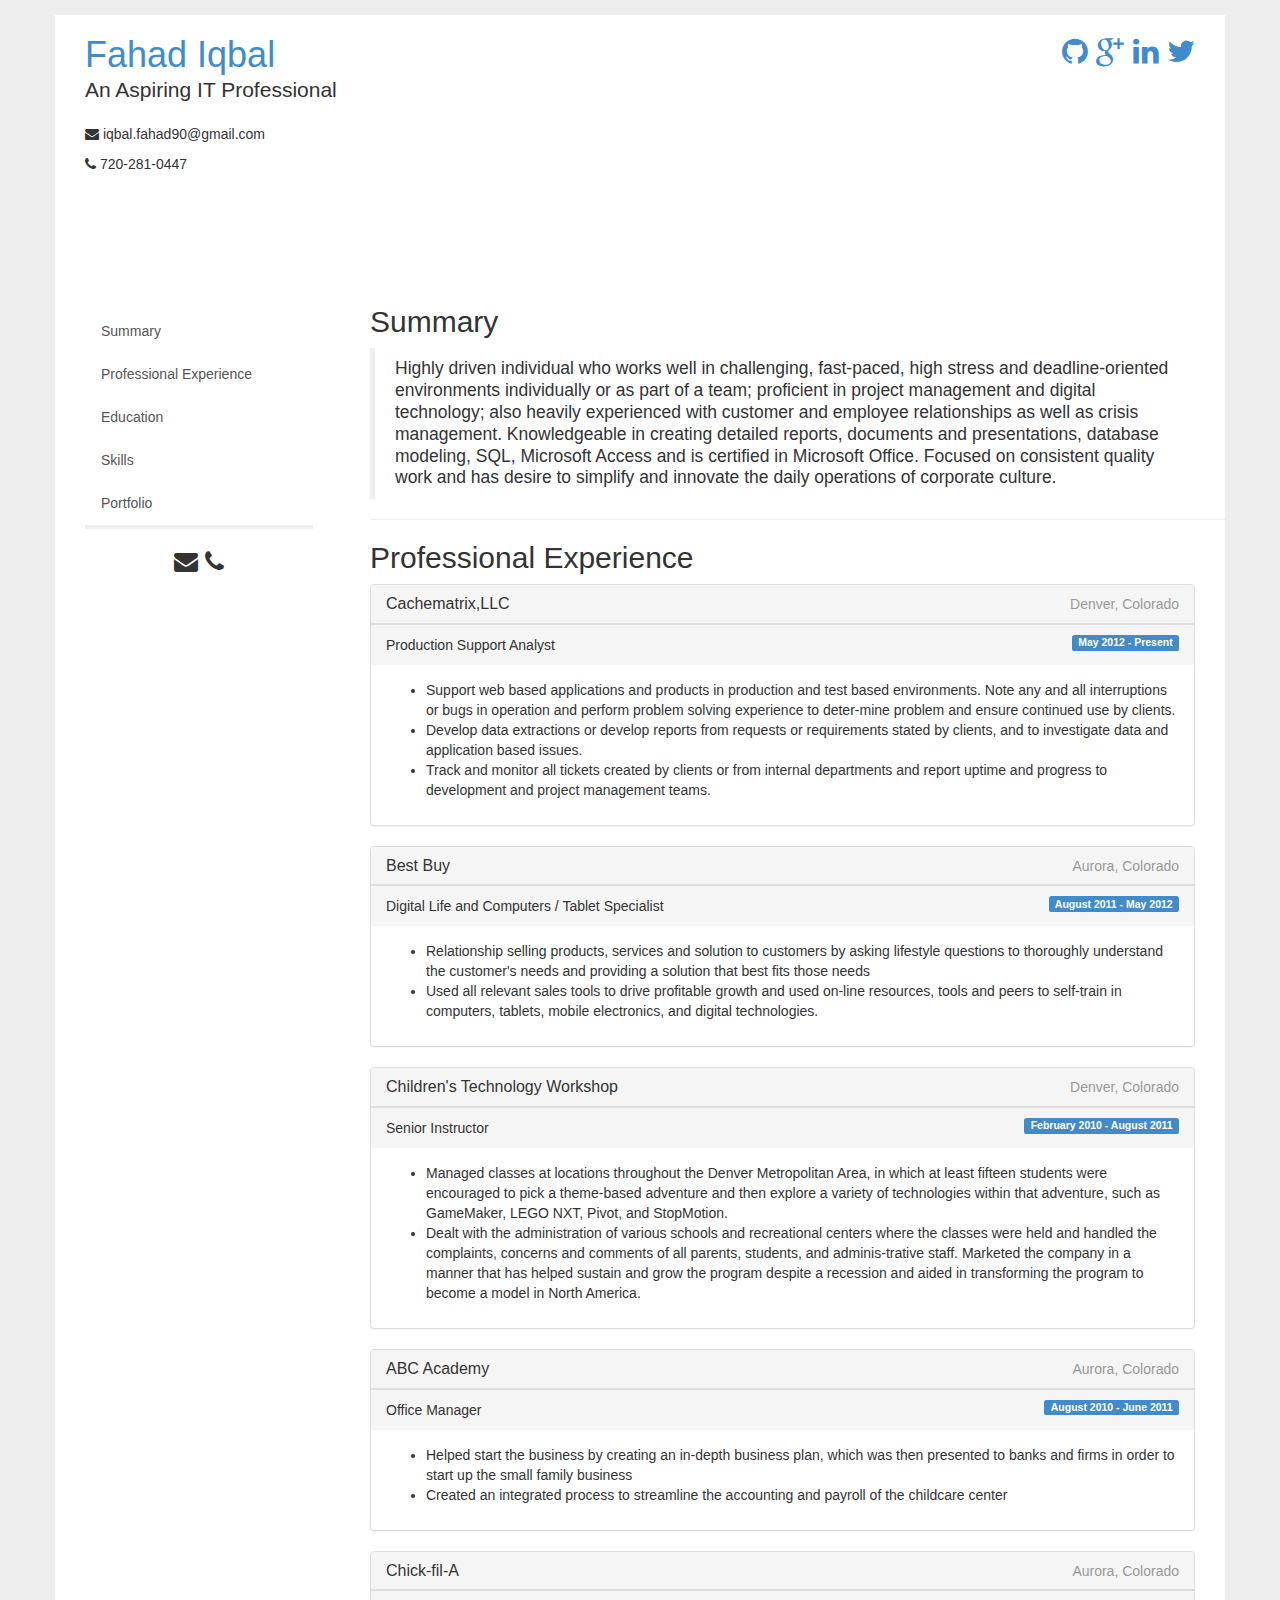
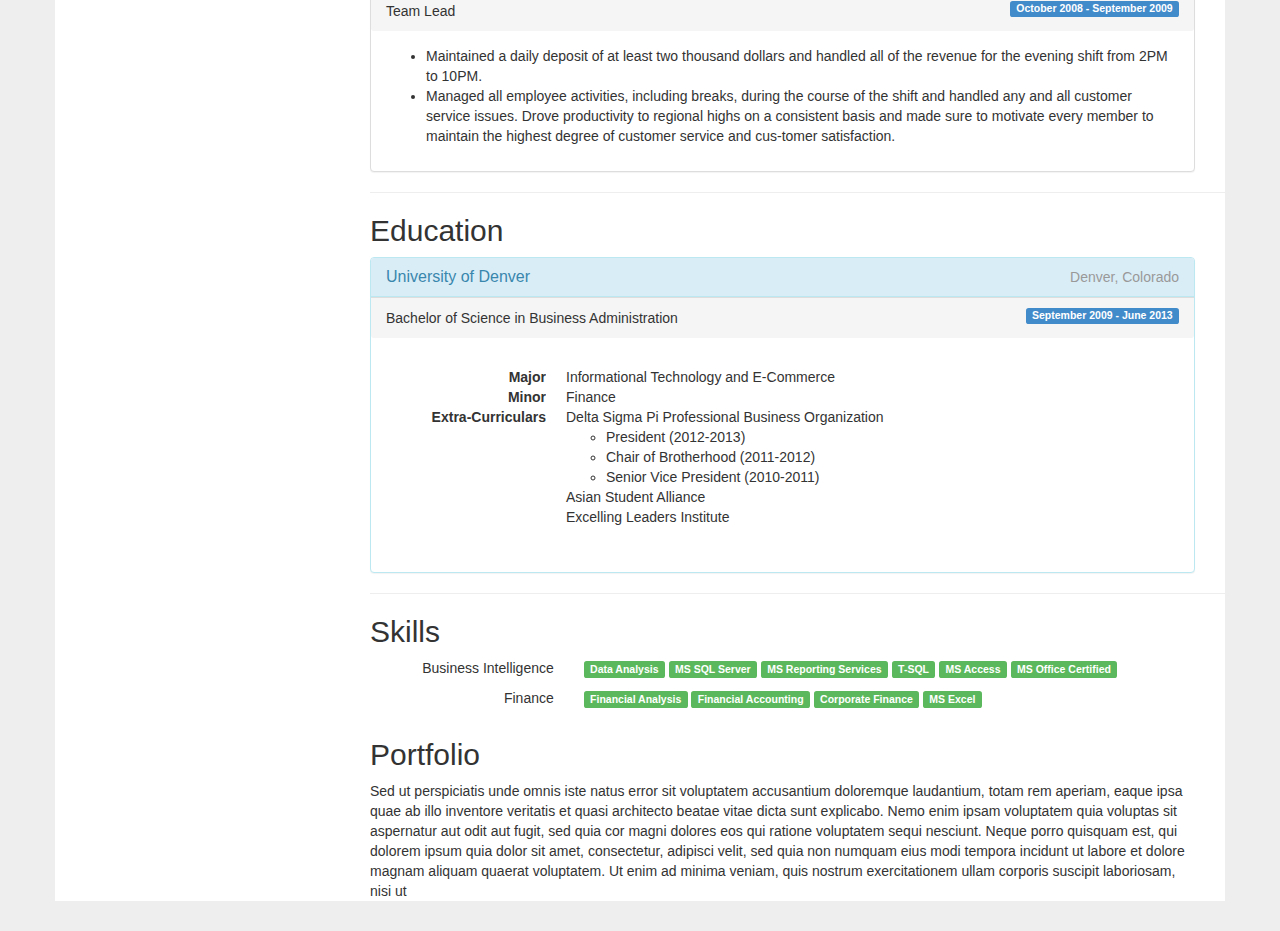
==== index.html @ e826d3aa "Initial Commit" ====
<!DOCTYPE html>
<html lang="en">
  <head>
    <meta charset="utf-8">
    <meta name="viewport" content="width=device-width, initial-scale=1.0">
    <meta name="description" content="">
    <meta name="author" content="Fahad Iqbal">
    <link rel="shortcut icon" href="ico/favicon.png">

    <title>Fahad Iqbal Resume</title>

    <link href="css/bootstrap.css" rel="stylesheet">
    <link href="css/bootstrap.min.css" rel="stylesheet">
    <link href="css/font-awesome.css" rel="stylesheet">

    <link href="css/custom.css" rel="stylesheet">

    <!--[if lt IE 9]>
      <script src="js/html5shiv.js"></script>
      <script src="js/respond.min.js"></script>
    <![endif]-->
  </head>

  <body>

    <div class="container">
<header class="masthead">
  <div class="container">
  <div class="row">
    <div class="col-md-6">
      <h1><a href="#">Fahad Iqbal</a>
        <p class="lead">An Aspiring IT Professional</p></h1>
        <p>
          <i class="icon-envelope" rel="tooltip" title="Email" data-placement="left"></i> 
          <a href="mailto:iqbal.fahad90@gmail.com" id="email">iqbal.fahad90@gmail.com</a>
        </p>
        <p>
          <i class="icon-phone" rel="tooltip" title="Phone" data-placement="left"></i> 
          <tel>720-281-0447</tel>
        </p>
    </div>
    <div class="col-md-6">
      <div class="pull-right hidden-xs">    
        <h2>
          <a href="#" rel="tooltip" title="Github" data-placement="bottom"><i class="icon-github"></i></a>
          <a href="#" rel="tooltip" title="Google Plus" data-placement="bottom"><i class="icon-google-plus"></i></a>
          <a href="#" rel="tooltip" title="LinkedIn" data-placement="bottom"><i class="icon-linkedin"></i></a>
          <a href="#" rel="tooltip" title="Twitter" data-placement="bottom"><i class="icon-twitter"></i></a>
        </h2>
      </div>
    </div>
  </div>
  </div>
</header>         

<!-- Begin Body -->
<div class="container">
  <div class="row">
        <div class="col-md-3">
            <div class="list-group visible-lg visible-md" id="sidebar">
              <ul class="nav nav-tabs nav-stacked affix nav-list">
                <li><a href="#summary" class="list-group-item">Summary</a></li>
                <li><a href="#exp" class="list-group-item">Professional Experience</a></li>
                <li><a href="#edu" class="list-group-item">Education</a></li>
                <li><a href="#skill" class="list-group-item">Skills</a></li>
                <li><a href="#port" class="list-group-item">Portfolio</a></li>
                <li class="sidebarLast"><h3>
                  <a href="mailto:iqbal.fahad90@gmail.com" id="email" rel="tooltip" title="E: iqbal.fahad90@gmail.com" data-placement="bottom">
                    <i class="icon-envelope"></i>
                  </a>
                  <tel rel="tooltip" title="P: 720-281-0447" data-placement="bottom">
                    <i class="icon-phone"></i>
                  </tel>
                </h3></li>
              </ul>
            </div>
          </div>  
          <div class="col-md-9">
                <h2 id="summary">Summary</h2>
                <blockquote>
                  <p>Highly driven individual who works well in challenging, fast-paced, high stress and deadline-oriented environments individually or as part of a team; proficient in project management and digital technology; also heavily experienced with customer and employee relationships as well as crisis management. Knowledgeable in creating detailed reports, documents and presentations, database modeling, SQL, Microsoft Access and is certified in Microsoft Office. Focused on consistent quality work and has desire to simplify and innovate the daily operations of corporate culture.</p>
                </blockquote>
              
                <hr class="col-md-12">
              
                <h2 id="exp">Professional Experience</h2>
                  <div class="panel panel-default">
                    <div class="panel-heading">
                      <h3 class="panel-title">
                        Cachematrix,LLC
                        <span class="pull-right"><small>Denver, Colorado</small></span>
                      </h3>
                    </div>
                    <div class="panel-footer">
                      Production Support Analyst
                      <span class="label label-primary pull-right">May 2012 - Present</span>
                    </div>
                    <div class="panel-body">
                      <ul>
                        <li>Support web based applications and products in production and test based environments. Note any and all interruptions or bugs in operation and perform problem solving experience to deter-mine problem and ensure continued use by clients.
                        </li>
                        <li>
                          Develop data extractions or develop reports from requests or requirements stated by clients, and to investigate data and application based issues.
                        </li>
                        <li>
                          Track and monitor all tickets created by clients or from internal departments and report uptime and progress to development and project management teams. 
                        </li>
                      </ul>
                    </div>
                  </div>
                  <div class="panel panel-default">
                    <div class="panel-heading">
                      <h3 class="panel-title">
                        Best Buy
                        <span class="pull-right"><small>Aurora, Colorado</small></span>
                      </h3>
                    </div>
                    <div class="panel-footer">
                      Digital Life and Computers / Tablet Specialist
                      <span class="label label-primary pull-right">August 2011 - May 2012</span>
                    </div>
                    <div class="panel-body">
                      <ul>
                        <li>Relationship selling products, services and solution to customers by asking lifestyle questions to thoroughly understand the customer's needs and providing a solution that best fits those needs
                        </li>
                        <li>
                          Used all relevant sales tools to drive profitable growth and used on-line resources, tools and peers to self-train in computers, tablets, mobile electronics, and digital technologies. 
                        </li>
                      </ul>
                    </div>
                  </div>
                  <div class="panel panel-default">
                    <div class="panel-heading">
                      <h3 class="panel-title">
                        Children's Technology Workshop
                        <span class="pull-right"><small>Denver, Colorado</small></span>
                      </h3>
                    </div>
                    <div class="panel-footer">
                      Senior Instructor
                      <span class="label label-primary pull-right">February 2010 - August 2011</span>
                    </div>
                    <div class="panel-body">
                      <ul>
                        <li>
                          Managed classes at locations throughout the Denver Metropolitan Area, in which at least fifteen students were encouraged to pick a theme-based adventure and then explore a variety of technologies within that adventure, such as GameMaker, LEGO NXT, Pivot, and StopMotion.
                        </li>
                        <li>
                          Dealt with the administration of various schools and recreational centers where the classes were held and handled the complaints, concerns and comments of all parents, students, and adminis-trative staff. Marketed the company in a manner that has helped sustain and grow the program despite a recession and aided in transforming the program to become a model in North America.  
                        </li>
                      </ul>
                    </div>
                  </div>
                  <div class="panel panel-default">
                    <div class="panel-heading">
                      <h3 class="panel-title">
                        ABC Academy
                        <span class="pull-right"><small>Aurora, Colorado</small></span>
                      </h3>
                    </div>
                    <div class="panel-footer">
                      Office Manager
                      <span class="label label-primary pull-right">August 2010 - June 2011</span>
                    </div>
                    <div class="panel-body">
                      <ul>
                        <li>
                          Helped start the business by creating an in-depth business plan, which was then presented to banks and firms in order to start up the small family business
                        </li>
                        <li>
                          Created an integrated process to streamline the accounting and payroll of the childcare center   
                        </li>
                      </ul>
                    </div>
                  </div>
                  <div class="panel panel-default">
                    <div class="panel-heading">
                      <h3 class="panel-title">
                        Chick-fil-A
                        <span class="pull-right"><small>Aurora, Colorado</small></span>
                      </h3>
                    </div>
                    <div class="panel-footer">
                      Team Lead
                      <span class="label label-primary pull-right">October 2008 - September 2009</span>
                    </div>
                    <div class="panel-body">
                      <ul>
                        <li>
                          Maintained a daily deposit of at least two thousand dollars and handled all of the revenue for the evening shift from 2PM to 10PM.
                        </li>
                        <li>
                          Managed all employee activities, including breaks, during the course of the shift and handled any and all customer service issues. Drove productivity to regional highs on a consistent basis and made sure to motivate every member to maintain the highest degree of customer service and cus-tomer satisfaction. 
                        </li>
                      </ul>
                    </div>
                  </div>
              
                <hr class="col-md-12">
              
                <h2 id="edu">Education</h2>
                <div class="panel panel-info">
                    <div class="panel-heading">
                      <h3 class="panel-title">
                        University of Denver
                        <span class="pull-right"><small>Denver, Colorado</small></span>
                      </h3>
                    </div>
                    <div class="panel-footer">
                      Bachelor of Science in Business Administration
                      <span class="label label-primary pull-right">September 2009 - June 2013</span>
                    </div>
                    <div class="panel-body">
                      <dl class="dl-horizontal">
                        <dt>Major</dt>
                        <dd>Informational Technology and E-Commerce</dd>
                        <dt>Minor</dt>
                        <dd>Finance</dd>
                        <dt>Extra-Curriculars</dt>
                        <dd>
                          <ul class="list-unstyled">
                            <li>Delta Sigma Pi Professional Business Organization</li>
                            <ul>
                              <li>President (2012-2013)</li>
                              <li>Chair of Brotherhood (2011-2012)</li>
                              <li>Senior Vice President (2010-2011)</li>
                            </ul>
                            <li>Asian Student Alliance</li>
                            <li>Excelling Leaders Institute</li>
                          </ul>
                        </dd>
                      </dl>
                    </div>
                  </div>
              
                <hr class="col-md-12">
              
                <h2 id="skill">Skills</h2>
                  <div class="row">
                    <div class="col-md-3">
                      <p class="pull-right">
                        Business Intelligence
                      </p>
                    </div>
                    <div class="col-md-9">
                      <span class="label label-success">Data Analysis</span>
                      <span class="label label-success">MS SQL Server</span>
                      <span class="label label-success">MS Reporting Services</span>
                      <span class="label label-success">T-SQL</span>
                      <span class="label label-success">MS Access</span>
                      <span class="label label-success">MS Office Certified</span>
                    </div>
                  </div>
                  <div class="row">
                    <div class="col-md-3">
                      <p class="pull-right">
                        Finance
                      </p>
                    </div>
                    <div class="col-md-9">
                      <span class="label label-success">Financial Analysis</span>
                      <span class="label label-success">Financial Accounting</span>
                      <span class="label label-success">Corporate Finance</span>
                      <span class="label label-success">MS Excel</span>
                    </div>
                  </div>
              
                <h2 id="port">Portfolio</h2>
            Sed ut perspiciatis unde omnis iste natus error sit voluptatem accusantium doloremque laudantium, 
                totam rem aperiam, eaque ipsa quae ab illo inventore veritatis et quasi architecto beatae vitae 
                dicta sunt explicabo. Nemo enim ipsam voluptatem quia voluptas sit aspernatur aut odit aut fugit, sed quia cor magni dolores 
                eos qui ratione voluptatem sequi nesciunt. Neque porro quisquam est, qui dolorem ipsum quia dolor sit amet, consectetur, adipisci velit, 
                sed quia non numquam eius modi tempora incidunt ut labore et dolore magnam aliquam quaerat voluptatem. 
                Ut enim ad minima veniam, quis nostrum exercitationem ullam corporis suscipit laboriosam, nisi ut
                
                
          </div> 
    </div>
</div>




    </div>

    <script src="js/jquery.js"></script>
    <script src="js/bootstrap.min.js"></script>
    <script src="js/holder.js"></script>
    <script src="js/custom.js"></script>

  </body>

</html>
---- css/custom.css ----
body {
	padding-top: 15px;
	padding-bottom: 30px;
	background: #eee;
}

.navbar-form input, .form-inline input {
	width:auto;
}

.container {
	background: #fff;
}


header {
	height:270px;
}

.nav {
	border: none;
}

@media (min-width: 979px) {
  #sidebar.affix-top {
    position: static;
  	margin-top:25px;
  	width:228px;
  }
  
  #sidebar.affix {
    position: fixed;
    top:25px;
    width:228px;
  }
}

.affix,.affix-top {
   position:static;
}

a:link {
	text-decoration: none;
}

#email {
	color: inherit;
}

.icon-github:hover {
	color: #000;
}

.icon-google-plus:hover {
	color: red;
}

.icon-linkedin:hover {
	color: blue;
}

.icon-twitter:hover {
	color: blue;
}

.sidebarLast {
	border-top: solid;
	border-width: 0.3em;
	border-color: #eee;
	text-align: center;
}
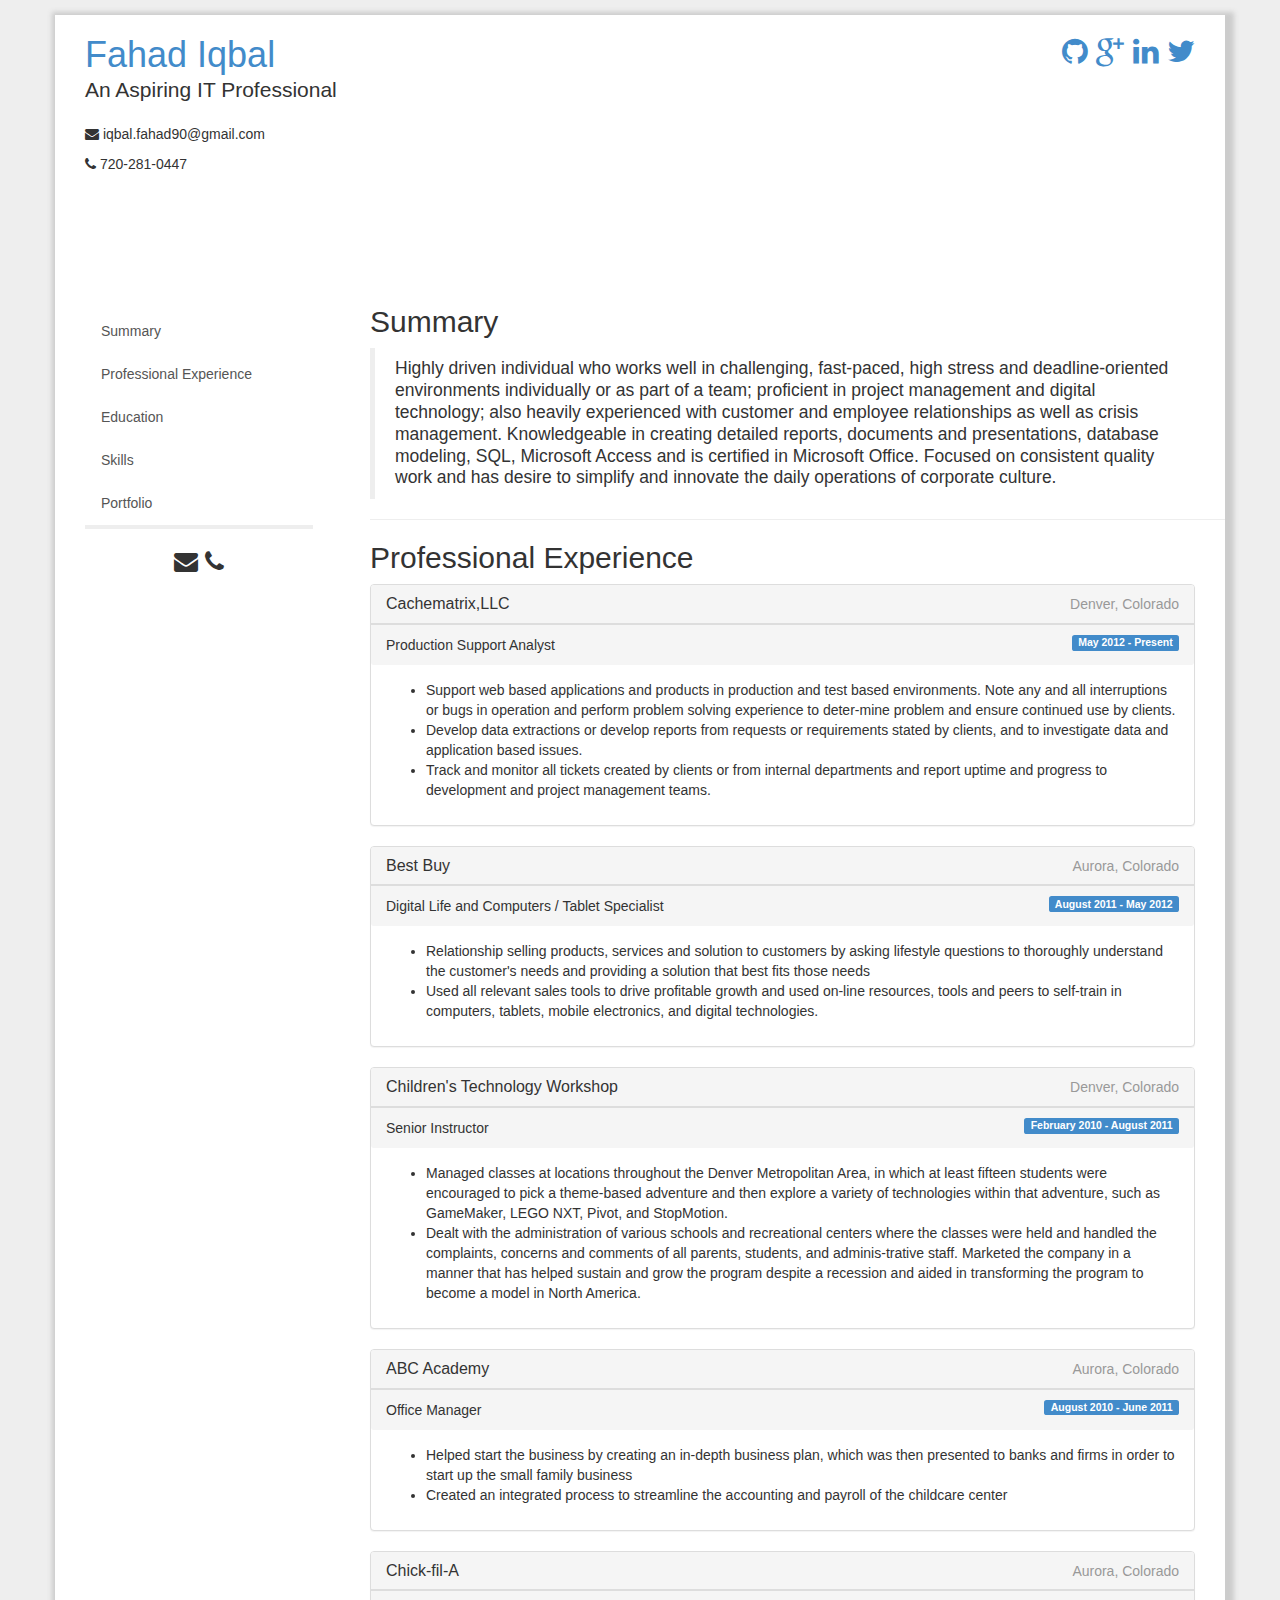
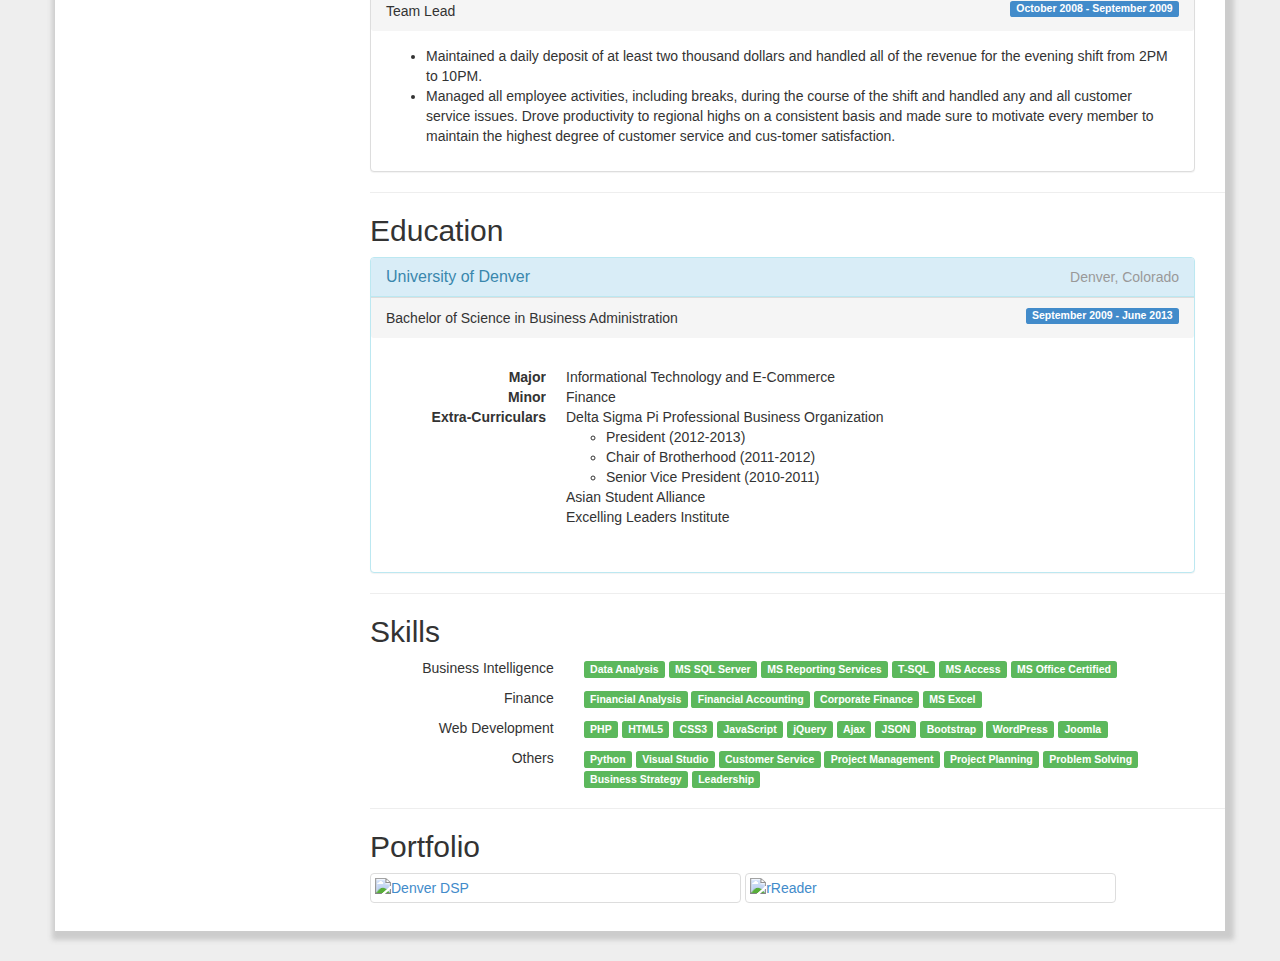
==== commit c0dfd50a: "portfolio + skillset" ====
--- a/index.html
+++ b/index.html
@@ -23,264 +23,297 @@
 
   <body>
 
-    <div class="container">
-<header class="masthead">
-  <div class="container">
-  <div class="row">
-    <div class="col-md-6">
-      <h1><a href="#">Fahad Iqbal</a>
-        <p class="lead">An Aspiring IT Professional</p></h1>
-        <p>
-          <i class="icon-envelope" rel="tooltip" title="Email" data-placement="left"></i> 
-          <a href="mailto:iqbal.fahad90@gmail.com" id="email">iqbal.fahad90@gmail.com</a>
-        </p>
-        <p>
-          <i class="icon-phone" rel="tooltip" title="Phone" data-placement="left"></i> 
-          <tel>720-281-0447</tel>
-        </p>
-    </div>
-    <div class="col-md-6">
-      <div class="pull-right hidden-xs">    
-        <h2>
-          <a href="#" rel="tooltip" title="Github" data-placement="bottom"><i class="icon-github"></i></a>
-          <a href="#" rel="tooltip" title="Google Plus" data-placement="bottom"><i class="icon-google-plus"></i></a>
-          <a href="#" rel="tooltip" title="LinkedIn" data-placement="bottom"><i class="icon-linkedin"></i></a>
-          <a href="#" rel="tooltip" title="Twitter" data-placement="bottom"><i class="icon-twitter"></i></a>
-        </h2>
-      </div>
-    </div>
-  </div>
-  </div>
-</header>         
+    <div class="container body">
+		<header class="masthead">
+			<div class="container">
+				<div class="row">
+					<div class="col-md-6">
+						<h1><a href="#">Fahad Iqbal</a>
+						<p class="lead">An Aspiring IT Professional</p></h1>
+						<p>
+							<i class="icon-envelope" rel="tooltip" title="Email" data-placement="left"></i> 
+							<a href="mailto:iqbal.fahad90@gmail.com" id="email">iqbal.fahad90@gmail.com</a>
+						</p>
+						<p>
+							<i class="icon-phone" rel="tooltip" title="Phone" data-placement="left"></i> 
+							<tel>720-281-0447</tel>
+						</p>
+					</div>
+					<div class="col-md-6">
+						<div class="pull-right hidden-xs">    
+							<h2>
+								<a href="#" rel="tooltip" title="Github" data-placement="bottom"><i class="icon-github"></i></a>
+								<a href="#" rel="tooltip" title="Google Plus" data-placement="bottom"><i class="icon-google-plus"></i></a>
+								<a href="#" rel="tooltip" title="LinkedIn" data-placement="bottom"><i class="icon-linkedin"></i></a>
+								<a href="#" rel="tooltip" title="Twitter" data-placement="bottom"><i class="icon-twitter"></i></a>
+							</h2>
+						</div>
+					</div>
+				</div>
+			</div>
+		</header>         
 
 <!-- Begin Body -->
-<div class="container">
-  <div class="row">
-        <div class="col-md-3">
-            <div class="list-group visible-lg visible-md" id="sidebar">
-              <ul class="nav nav-tabs nav-stacked affix nav-list">
-                <li><a href="#summary" class="list-group-item">Summary</a></li>
-                <li><a href="#exp" class="list-group-item">Professional Experience</a></li>
-                <li><a href="#edu" class="list-group-item">Education</a></li>
-                <li><a href="#skill" class="list-group-item">Skills</a></li>
-                <li><a href="#port" class="list-group-item">Portfolio</a></li>
-                <li class="sidebarLast"><h3>
-                  <a href="mailto:iqbal.fahad90@gmail.com" id="email" rel="tooltip" title="E: iqbal.fahad90@gmail.com" data-placement="bottom">
-                    <i class="icon-envelope"></i>
-                  </a>
-                  <tel rel="tooltip" title="P: 720-281-0447" data-placement="bottom">
-                    <i class="icon-phone"></i>
-                  </tel>
-                </h3></li>
-              </ul>
-            </div>
-          </div>  
-          <div class="col-md-9">
-                <h2 id="summary">Summary</h2>
-                <blockquote>
-                  <p>Highly driven individual who works well in challenging, fast-paced, high stress and deadline-oriented environments individually or as part of a team; proficient in project management and digital technology; also heavily experienced with customer and employee relationships as well as crisis management. Knowledgeable in creating detailed reports, documents and presentations, database modeling, SQL, Microsoft Access and is certified in Microsoft Office. Focused on consistent quality work and has desire to simplify and innovate the daily operations of corporate culture.</p>
-                </blockquote>
-              
-                <hr class="col-md-12">
-              
-                <h2 id="exp">Professional Experience</h2>
-                  <div class="panel panel-default">
-                    <div class="panel-heading">
-                      <h3 class="panel-title">
-                        Cachematrix,LLC
-                        <span class="pull-right"><small>Denver, Colorado</small></span>
-                      </h3>
-                    </div>
-                    <div class="panel-footer">
-                      Production Support Analyst
-                      <span class="label label-primary pull-right">May 2012 - Present</span>
-                    </div>
-                    <div class="panel-body">
-                      <ul>
-                        <li>Support web based applications and products in production and test based environments. Note any and all interruptions or bugs in operation and perform problem solving experience to deter-mine problem and ensure continued use by clients.
-                        </li>
-                        <li>
-                          Develop data extractions or develop reports from requests or requirements stated by clients, and to investigate data and application based issues.
-                        </li>
-                        <li>
-                          Track and monitor all tickets created by clients or from internal departments and report uptime and progress to development and project management teams. 
-                        </li>
-                      </ul>
-                    </div>
-                  </div>
-                  <div class="panel panel-default">
-                    <div class="panel-heading">
-                      <h3 class="panel-title">
-                        Best Buy
-                        <span class="pull-right"><small>Aurora, Colorado</small></span>
-                      </h3>
-                    </div>
-                    <div class="panel-footer">
-                      Digital Life and Computers / Tablet Specialist
-                      <span class="label label-primary pull-right">August 2011 - May 2012</span>
-                    </div>
-                    <div class="panel-body">
-                      <ul>
-                        <li>Relationship selling products, services and solution to customers by asking lifestyle questions to thoroughly understand the customer's needs and providing a solution that best fits those needs
-                        </li>
-                        <li>
-                          Used all relevant sales tools to drive profitable growth and used on-line resources, tools and peers to self-train in computers, tablets, mobile electronics, and digital technologies. 
-                        </li>
-                      </ul>
-                    </div>
-                  </div>
-                  <div class="panel panel-default">
-                    <div class="panel-heading">
-                      <h3 class="panel-title">
-                        Children's Technology Workshop
-                        <span class="pull-right"><small>Denver, Colorado</small></span>
-                      </h3>
-                    </div>
-                    <div class="panel-footer">
-                      Senior Instructor
-                      <span class="label label-primary pull-right">February 2010 - August 2011</span>
-                    </div>
-                    <div class="panel-body">
-                      <ul>
-                        <li>
-                          Managed classes at locations throughout the Denver Metropolitan Area, in which at least fifteen students were encouraged to pick a theme-based adventure and then explore a variety of technologies within that adventure, such as GameMaker, LEGO NXT, Pivot, and StopMotion.
-                        </li>
-                        <li>
-                          Dealt with the administration of various schools and recreational centers where the classes were held and handled the complaints, concerns and comments of all parents, students, and adminis-trative staff. Marketed the company in a manner that has helped sustain and grow the program despite a recession and aided in transforming the program to become a model in North America.  
-                        </li>
-                      </ul>
-                    </div>
-                  </div>
-                  <div class="panel panel-default">
-                    <div class="panel-heading">
-                      <h3 class="panel-title">
-                        ABC Academy
-                        <span class="pull-right"><small>Aurora, Colorado</small></span>
-                      </h3>
-                    </div>
-                    <div class="panel-footer">
-                      Office Manager
-                      <span class="label label-primary pull-right">August 2010 - June 2011</span>
-                    </div>
-                    <div class="panel-body">
-                      <ul>
-                        <li>
-                          Helped start the business by creating an in-depth business plan, which was then presented to banks and firms in order to start up the small family business
-                        </li>
-                        <li>
-                          Created an integrated process to streamline the accounting and payroll of the childcare center   
-                        </li>
-                      </ul>
-                    </div>
-                  </div>
-                  <div class="panel panel-default">
-                    <div class="panel-heading">
-                      <h3 class="panel-title">
-                        Chick-fil-A
-                        <span class="pull-right"><small>Aurora, Colorado</small></span>
-                      </h3>
-                    </div>
-                    <div class="panel-footer">
-                      Team Lead
-                      <span class="label label-primary pull-right">October 2008 - September 2009</span>
-                    </div>
-                    <div class="panel-body">
-                      <ul>
-                        <li>
-                          Maintained a daily deposit of at least two thousand dollars and handled all of the revenue for the evening shift from 2PM to 10PM.
-                        </li>
-                        <li>
-                          Managed all employee activities, including breaks, during the course of the shift and handled any and all customer service issues. Drove productivity to regional highs on a consistent basis and made sure to motivate every member to maintain the highest degree of customer service and cus-tomer satisfaction. 
-                        </li>
-                      </ul>
-                    </div>
-                  </div>
-              
-                <hr class="col-md-12">
-              
-                <h2 id="edu">Education</h2>
-                <div class="panel panel-info">
-                    <div class="panel-heading">
-                      <h3 class="panel-title">
-                        University of Denver
-                        <span class="pull-right"><small>Denver, Colorado</small></span>
-                      </h3>
-                    </div>
-                    <div class="panel-footer">
-                      Bachelor of Science in Business Administration
-                      <span class="label label-primary pull-right">September 2009 - June 2013</span>
-                    </div>
-                    <div class="panel-body">
-                      <dl class="dl-horizontal">
-                        <dt>Major</dt>
-                        <dd>Informational Technology and E-Commerce</dd>
-                        <dt>Minor</dt>
-                        <dd>Finance</dd>
-                        <dt>Extra-Curriculars</dt>
-                        <dd>
-                          <ul class="list-unstyled">
-                            <li>Delta Sigma Pi Professional Business Organization</li>
-                            <ul>
-                              <li>President (2012-2013)</li>
-                              <li>Chair of Brotherhood (2011-2012)</li>
-                              <li>Senior Vice President (2010-2011)</li>
-                            </ul>
-                            <li>Asian Student Alliance</li>
-                            <li>Excelling Leaders Institute</li>
-                          </ul>
-                        </dd>
-                      </dl>
-                    </div>
-                  </div>
-              
-                <hr class="col-md-12">
-              
-                <h2 id="skill">Skills</h2>
-                  <div class="row">
-                    <div class="col-md-3">
-                      <p class="pull-right">
-                        Business Intelligence
-                      </p>
-                    </div>
-                    <div class="col-md-9">
-                      <span class="label label-success">Data Analysis</span>
-                      <span class="label label-success">MS SQL Server</span>
-                      <span class="label label-success">MS Reporting Services</span>
-                      <span class="label label-success">T-SQL</span>
-                      <span class="label label-success">MS Access</span>
-                      <span class="label label-success">MS Office Certified</span>
-                    </div>
-                  </div>
-                  <div class="row">
-                    <div class="col-md-3">
-                      <p class="pull-right">
-                        Finance
-                      </p>
-                    </div>
-                    <div class="col-md-9">
-                      <span class="label label-success">Financial Analysis</span>
-                      <span class="label label-success">Financial Accounting</span>
-                      <span class="label label-success">Corporate Finance</span>
-                      <span class="label label-success">MS Excel</span>
-                    </div>
-                  </div>
-              
-                <h2 id="port">Portfolio</h2>
-            Sed ut perspiciatis unde omnis iste natus error sit voluptatem accusantium doloremque laudantium, 
-                totam rem aperiam, eaque ipsa quae ab illo inventore veritatis et quasi architecto beatae vitae 
-                dicta sunt explicabo. Nemo enim ipsam voluptatem quia voluptas sit aspernatur aut odit aut fugit, sed quia cor magni dolores 
-                eos qui ratione voluptatem sequi nesciunt. Neque porro quisquam est, qui dolorem ipsum quia dolor sit amet, consectetur, adipisci velit, 
-                sed quia non numquam eius modi tempora incidunt ut labore et dolore magnam aliquam quaerat voluptatem. 
-                Ut enim ad minima veniam, quis nostrum exercitationem ullam corporis suscipit laboriosam, nisi ut
-                
-                
-          </div> 
-    </div>
-</div>
-
-
-
-
+		<div class="container">
+		  <div class="row">
+				<div class="col-md-3">
+					<div class="list-group visible-lg visible-md" id="sidebar">
+					  <ul class="nav nav-tabs nav-stacked affix nav-list">
+						<li><a href="#summary" class="list-group-item">Summary</a></li>
+						<li><a href="#exp" class="list-group-item">Professional Experience</a></li>
+						<li><a href="#edu" class="list-group-item">Education</a></li>
+						<li><a href="#skill" class="list-group-item">Skills</a></li>
+						<li><a href="#port" class="list-group-item">Portfolio</a></li>
+						<li class="sidebarLast"><h3>
+						  <a href="mailto:iqbal.fahad90@gmail.com" id="email" rel="tooltip" title="E: iqbal.fahad90@gmail.com" data-placement="bottom">
+							<i class="icon-envelope"></i>
+						  </a>
+						  <tel rel="tooltip" title="P: 720-281-0447" data-placement="bottom">
+							<i class="icon-phone"></i>
+						  </tel>
+						</h3></li>
+					  </ul>
+					</div>
+				  </div>  
+				  <div class="col-md-9">
+						<h2 id="summary">Summary</h2>
+						<blockquote>
+						  <p>Highly driven individual who works well in challenging, fast-paced, high stress and deadline-oriented environments individually or as part of a team; proficient in project management and digital technology; also heavily experienced with customer and employee relationships as well as crisis management. Knowledgeable in creating detailed reports, documents and presentations, database modeling, SQL, Microsoft Access and is certified in Microsoft Office. Focused on consistent quality work and has desire to simplify and innovate the daily operations of corporate culture.</p>
+						</blockquote>
+					  
+						<hr class="col-md-12">
+					  
+						<h2 id="exp">Professional Experience</h2>
+						  <div class="panel panel-default">
+							<div class="panel-heading">
+							  <h3 class="panel-title">
+								Cachematrix,LLC
+								<span class="pull-right"><small>Denver, Colorado</small></span>
+							  </h3>
+							</div>
+							<div class="panel-footer">
+							  Production Support Analyst
+							  <span class="label label-primary pull-right">May 2012 - Present</span>
+							</div>
+							<div class="panel-body">
+							  <ul>
+								<li>Support web based applications and products in production and test based environments. Note any and all interruptions or bugs in operation and perform problem solving experience to deter-mine problem and ensure continued use by clients.
+								</li>
+								<li>
+								  Develop data extractions or develop reports from requests or requirements stated by clients, and to investigate data and application based issues.
+								</li>
+								<li>
+								  Track and monitor all tickets created by clients or from internal departments and report uptime and progress to development and project management teams. 
+								</li>
+							  </ul>
+							</div>
+						  </div>
+						  <div class="panel panel-default">
+							<div class="panel-heading">
+							  <h3 class="panel-title">
+								Best Buy
+								<span class="pull-right"><small>Aurora, Colorado</small></span>
+							  </h3>
+							</div>
+							<div class="panel-footer">
+							  Digital Life and Computers / Tablet Specialist
+							  <span class="label label-primary pull-right">August 2011 - May 2012</span>
+							</div>
+							<div class="panel-body">
+							  <ul>
+								<li>Relationship selling products, services and solution to customers by asking lifestyle questions to thoroughly understand the customer's needs and providing a solution that best fits those needs
+								</li>
+								<li>
+								  Used all relevant sales tools to drive profitable growth and used on-line resources, tools and peers to self-train in computers, tablets, mobile electronics, and digital technologies. 
+								</li>
+							  </ul>
+							</div>
+						  </div>
+						  <div class="panel panel-default">
+							<div class="panel-heading">
+							  <h3 class="panel-title">
+								Children's Technology Workshop
+								<span class="pull-right"><small>Denver, Colorado</small></span>
+							  </h3>
+							</div>
+							<div class="panel-footer">
+							  Senior Instructor
+							  <span class="label label-primary pull-right">February 2010 - August 2011</span>
+							</div>
+							<div class="panel-body">
+							  <ul>
+								<li>
+								  Managed classes at locations throughout the Denver Metropolitan Area, in which at least fifteen students were encouraged to pick a theme-based adventure and then explore a variety of technologies within that adventure, such as GameMaker, LEGO NXT, Pivot, and StopMotion.
+								</li>
+								<li>
+								  Dealt with the administration of various schools and recreational centers where the classes were held and handled the complaints, concerns and comments of all parents, students, and adminis-trative staff. Marketed the company in a manner that has helped sustain and grow the program despite a recession and aided in transforming the program to become a model in North America.  
+								</li>
+							  </ul>
+							</div>
+						  </div>
+						  <div class="panel panel-default">
+							<div class="panel-heading">
+							  <h3 class="panel-title">
+								ABC Academy
+								<span class="pull-right"><small>Aurora, Colorado</small></span>
+							  </h3>
+							</div>
+							<div class="panel-footer">
+							  Office Manager
+							  <span class="label label-primary pull-right">August 2010 - June 2011</span>
+							</div>
+							<div class="panel-body">
+							  <ul>
+								<li>
+								  Helped start the business by creating an in-depth business plan, which was then presented to banks and firms in order to start up the small family business
+								</li>
+								<li>
+								  Created an integrated process to streamline the accounting and payroll of the childcare center   
+								</li>
+							  </ul>
+							</div>
+						  </div>
+						  <div class="panel panel-default">
+							<div class="panel-heading">
+							  <h3 class="panel-title">
+								Chick-fil-A
+								<span class="pull-right"><small>Aurora, Colorado</small></span>
+							  </h3>
+							</div>
+							<div class="panel-footer">
+							  Team Lead
+							  <span class="label label-primary pull-right">October 2008 - September 2009</span>
+							</div>
+							<div class="panel-body">
+							  <ul>
+								<li>
+								  Maintained a daily deposit of at least two thousand dollars and handled all of the revenue for the evening shift from 2PM to 10PM.
+								</li>
+								<li>
+								  Managed all employee activities, including breaks, during the course of the shift and handled any and all customer service issues. Drove productivity to regional highs on a consistent basis and made sure to motivate every member to maintain the highest degree of customer service and cus-tomer satisfaction. 
+								</li>
+							  </ul>
+							</div>
+						  </div>
+					  
+						<hr class="col-md-12">
+					  
+						<h2 id="edu">Education</h2>
+						<div class="panel panel-info">
+							<div class="panel-heading">
+							  <h3 class="panel-title">
+								University of Denver
+								<span class="pull-right"><small>Denver, Colorado</small></span>
+							  </h3>
+							</div>
+							<div class="panel-footer">
+							  Bachelor of Science in Business Administration
+							  <span class="label label-primary pull-right">September 2009 - June 2013</span>
+							</div>
+							<div class="panel-body">
+							  <dl class="dl-horizontal">
+								<dt>Major</dt>
+								<dd>Informational Technology and E-Commerce</dd>
+								<dt>Minor</dt>
+								<dd>Finance</dd>
+								<dt>Extra-Curriculars</dt>
+								<dd>
+								  <ul class="list-unstyled">
+									<li>Delta Sigma Pi Professional Business Organization</li>
+									<ul>
+									  <li>President (2012-2013)</li>
+									  <li>Chair of Brotherhood (2011-2012)</li>
+									  <li>Senior Vice President (2010-2011)</li>
+									</ul>
+									<li>Asian Student Alliance</li>
+									<li>Excelling Leaders Institute</li>
+								  </ul>
+								</dd>
+							  </dl>
+							</div>
+						  </div>
+					  
+						<hr class="col-md-12">
+					  
+						<h2 id="skill">Skills</h2>
+						  <div class="row" id="skillSection">
+							<div class="col-md-3">
+							  <p class="pull-right">
+								Business Intelligence
+							  </p>
+							</div>
+							<div class="col-md-9">
+							  <span class="label label-success">Data Analysis</span>
+							  <span class="label label-success">MS SQL Server</span>
+							  <span class="label label-success">MS Reporting Services</span>
+							  <span class="label label-success">T-SQL</span>
+							  <span class="label label-success">MS Access</span>
+							  <span class="label label-success">MS Office Certified</span>
+							</div>
+						  </div>
+						  <div class="row" id="skillSection">
+							<div class="col-md-3">
+							  <p class="pull-right">
+								Finance
+							  </p>
+							</div>
+							<div class="col-md-9">
+							  <span class="label label-success">Financial Analysis</span>
+							  <span class="label label-success">Financial Accounting</span>
+							  <span class="label label-success">Corporate Finance</span>
+							  <span class="label label-success">MS Excel</span>
+							</div>
+						  </div>
+						  <div class="row" id="skillSection">
+							<div class="col-md-3">
+							  <p class="pull-right">
+								Web Development
+							  </p>
+							</div>
+							<div class="col-md-9">
+							  <span class="label label-success">PHP</span>
+							  <span class="label label-success">HTML5</span>
+							  <span class="label label-success">CSS3</span>
+							  <span class="label label-success">JavaScript</span>
+							  <span class="label label-success">jQuery</span>
+							  <span class="label label-success">Ajax</span>
+							  <span class="label label-success">JSON</span>
+							  <span class="label label-success">Bootstrap</span>
+							  <span class="label label-success">WordPress</span>
+							  <span class="label label-success">Joomla</span>
+							</div>
+						  </div>
+						  <div class="row" id="skillSection">
+							<div class="col-md-3">
+							  <p class="pull-right">
+								Others
+							  </p>
+							</div>
+							<div class="col-md-9">
+							  <span class="label label-success">Python</span>
+							  <span class="label label-success">Visual Studio</span>
+							  <span class="label label-success">Customer Service</span>
+							  <span class="label label-success">Project Management</span>
+							  <span class="label label-success">Project Planning</span>
+							  <span class="label label-success">Problem Solving</span>
+							  <span class="label label-success">Business Strategy</span>
+							  <span class="label label-success">Leadership</span>
+							</div>
+						  </div>
+						  
+						  <hr class="col-md-12">
+					  
+						<h2 id="port">Portfolio</h2>
+							<a href="http://www.denverdsp.com" target="_blank">
+								<img src="http://i.imgur.com/VdK5Su1.jpg" class="img-responsive img-thumbnail" width="45%" alt="Denver DSP" rel="tooltip" title="Joomla site built for Delta Sigma Pi Professional Fraternity" data-placement="top">
+							</a>
+							<a href="http://fahadiqbal.com/learn/rReader/" target="_blank">
+								<img src="http://i.imgur.com/SgdaJm8.jpg" class="img-responsive img-thumbnail" width="45%" alt="rReader"rel="tooltip" title="Simple Bootstrap site to learn Ajax and JSON calls" data-placement="top">
+							</a>
+						
+				  </div> 
+			</div>
+		</div>
     </div>
 
     <script src="js/jquery.js"></script>
@@ -288,6 +321,6 @@
     <script src="js/holder.js"></script>
     <script src="js/custom.js"></script>
 
-  </body>
+</body>
 
 </html>--- a/css/custom.css
+++ b/css/custom.css
@@ -8,8 +8,12 @@
 	width:auto;
 }
 
-.container {
+.body {
 	background: #fff;
+	-moz-box-shadow:    3px 3px 5px 6px #ccc;
+	-webkit-box-shadow: 3px 3px 5px 6px #ccc;
+	box-shadow:         3px 3px 5px 6px #ccc;
+	padding-bottom: 2em;
 }
 
 
@@ -43,6 +47,10 @@
 	text-decoration: none;
 }
 
+.skillSection {
+	padding-top: 0.3em;
+}
+
 #email {
 	color: inherit;
 }
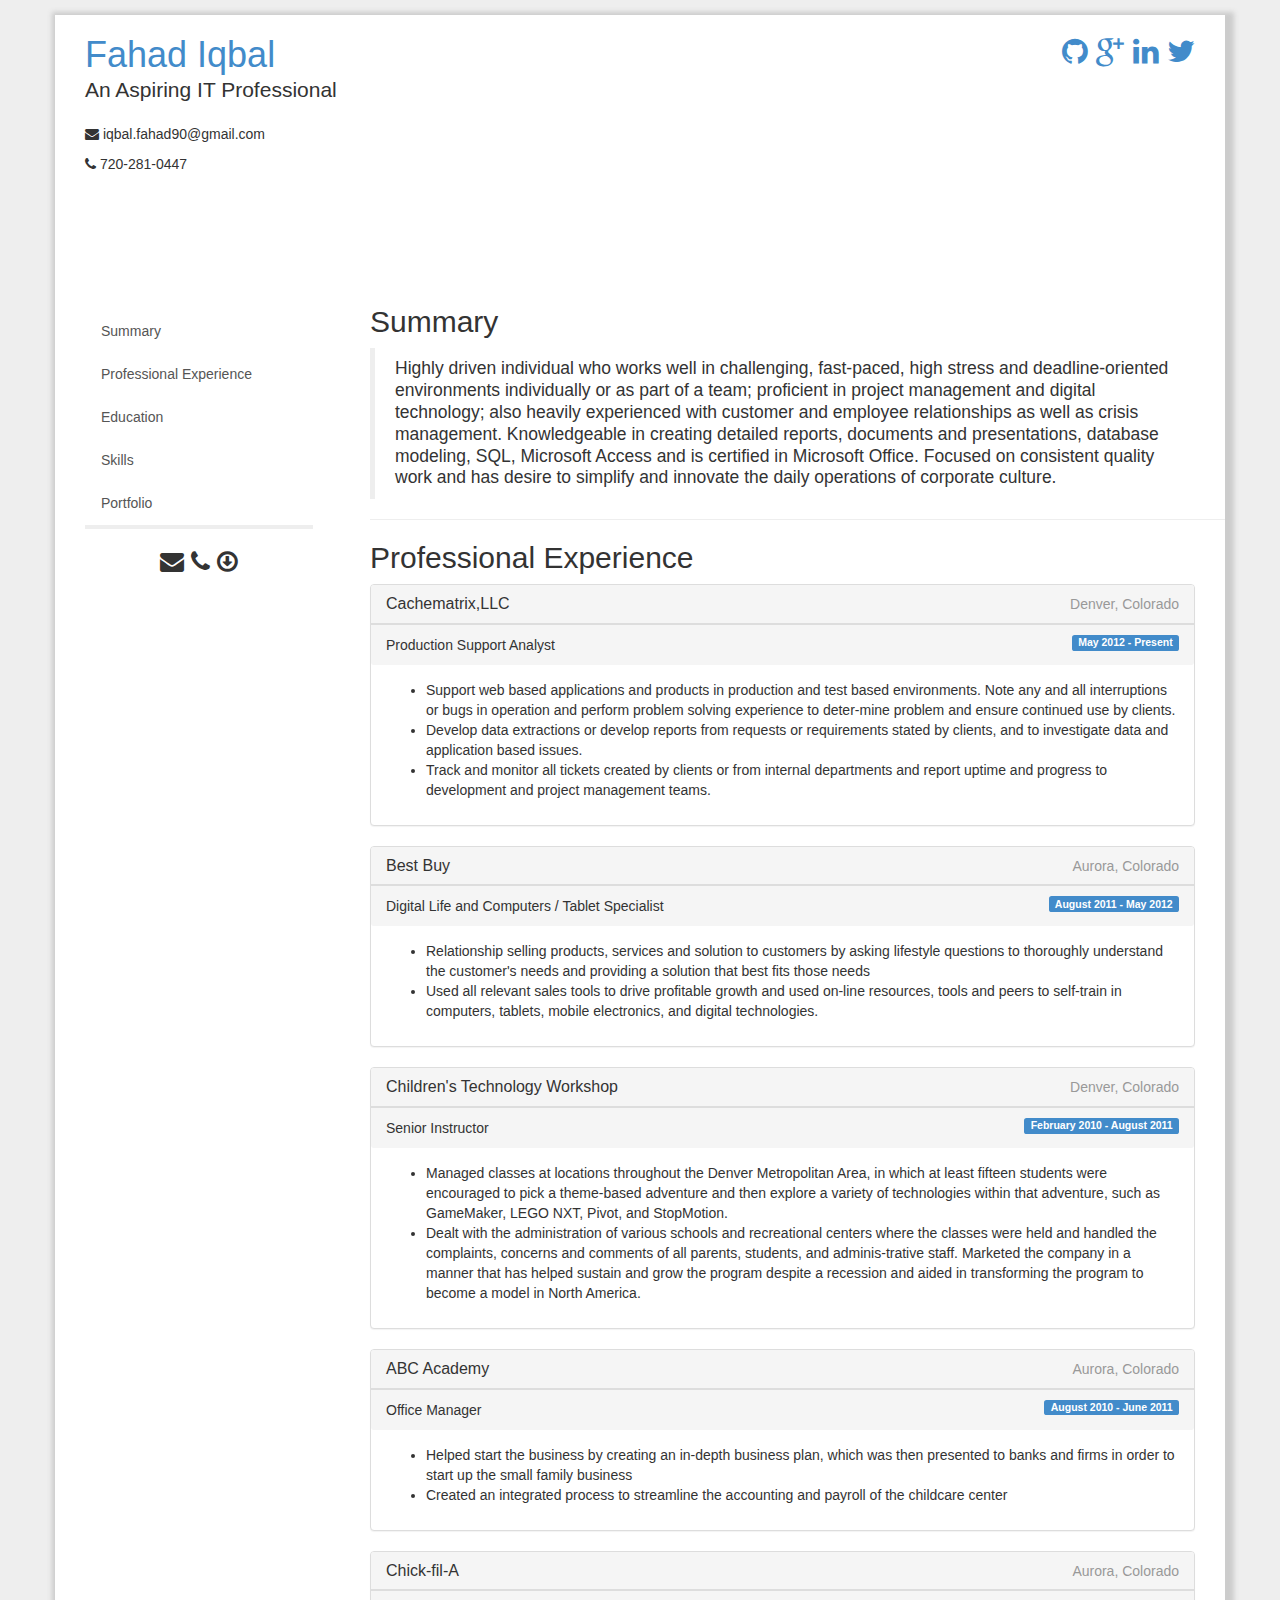
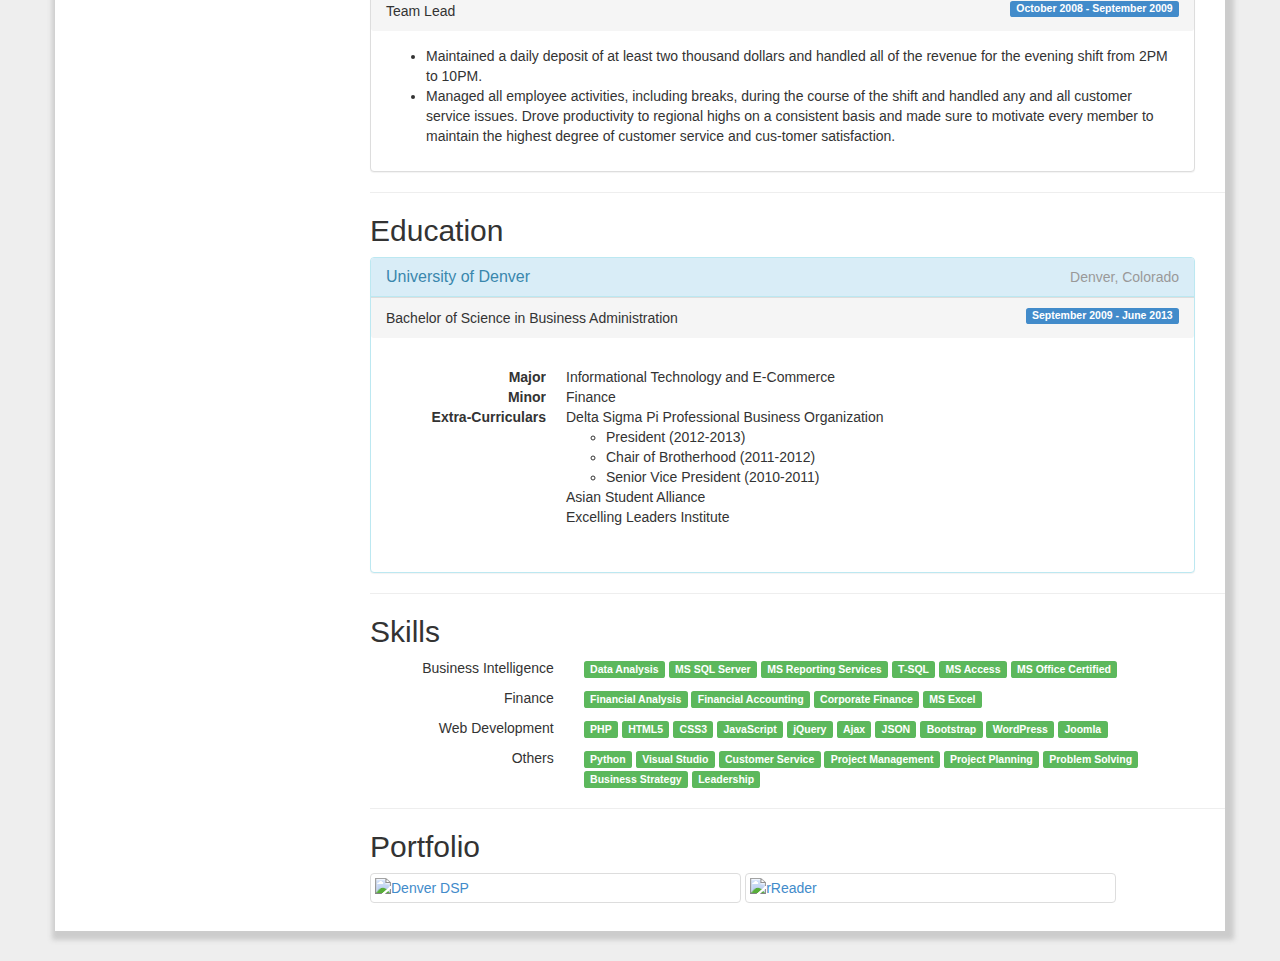
==== commit f961a9d5: "Testing resume download feature" ====
--- a/index.html
+++ b/index.html
@@ -42,10 +42,10 @@
 					<div class="col-md-6">
 						<div class="pull-right hidden-xs">    
 							<h2>
-								<a href="#" rel="tooltip" title="Github" data-placement="bottom"><i class="icon-github"></i></a>
-								<a href="#" rel="tooltip" title="Google Plus" data-placement="bottom"><i class="icon-google-plus"></i></a>
-								<a href="#" rel="tooltip" title="LinkedIn" data-placement="bottom"><i class="icon-linkedin"></i></a>
-								<a href="#" rel="tooltip" title="Twitter" data-placement="bottom"><i class="icon-twitter"></i></a>
+								<a href="https://github.com/fahadiqbal1" target="_blank" rel="tooltip" title="Github" data-placement="bottom"><i class="icon-github"></i></a>
+								<a href="https://plus.google.com/u/0/102696085113250335284/about" target="_blank" rel="tooltip" title="Google Plus" data-placement="bottom"><i class="icon-google-plus"></i></a>
+								<a href="http://www.linkedin.com/in/fahadiqbal90/" target="_blank" rel="tooltip" title="LinkedIn" data-placement="bottom"><i class="icon-linkedin"></i></a>
+								<a href="https://twitter.com/Fahad90Iqbal" target="_blank" rel="tooltip" title="Twitter" data-placement="bottom"><i class="icon-twitter"></i></a>
 							</h2>
 						</div>
 					</div>
@@ -71,6 +71,9 @@
 						  <tel rel="tooltip" title="P: 720-281-0447" data-placement="bottom">
 							<i class="icon-phone"></i>
 						  </tel>
+						  <a href="pdf_server.php" target="_blank" id="download" rel="tooltip" title="Download Resume" data-placement="bottom">
+							<i class="icon-download"></i>
+						  </a>
 						</h3></li>
 					  </ul>
 					</div>
--- a/css/custom.css
+++ b/css/custom.css
@@ -51,7 +51,7 @@
 	padding-top: 0.3em;
 }
 
-#email {
+#email, #download {
 	color: inherit;
 }
 
